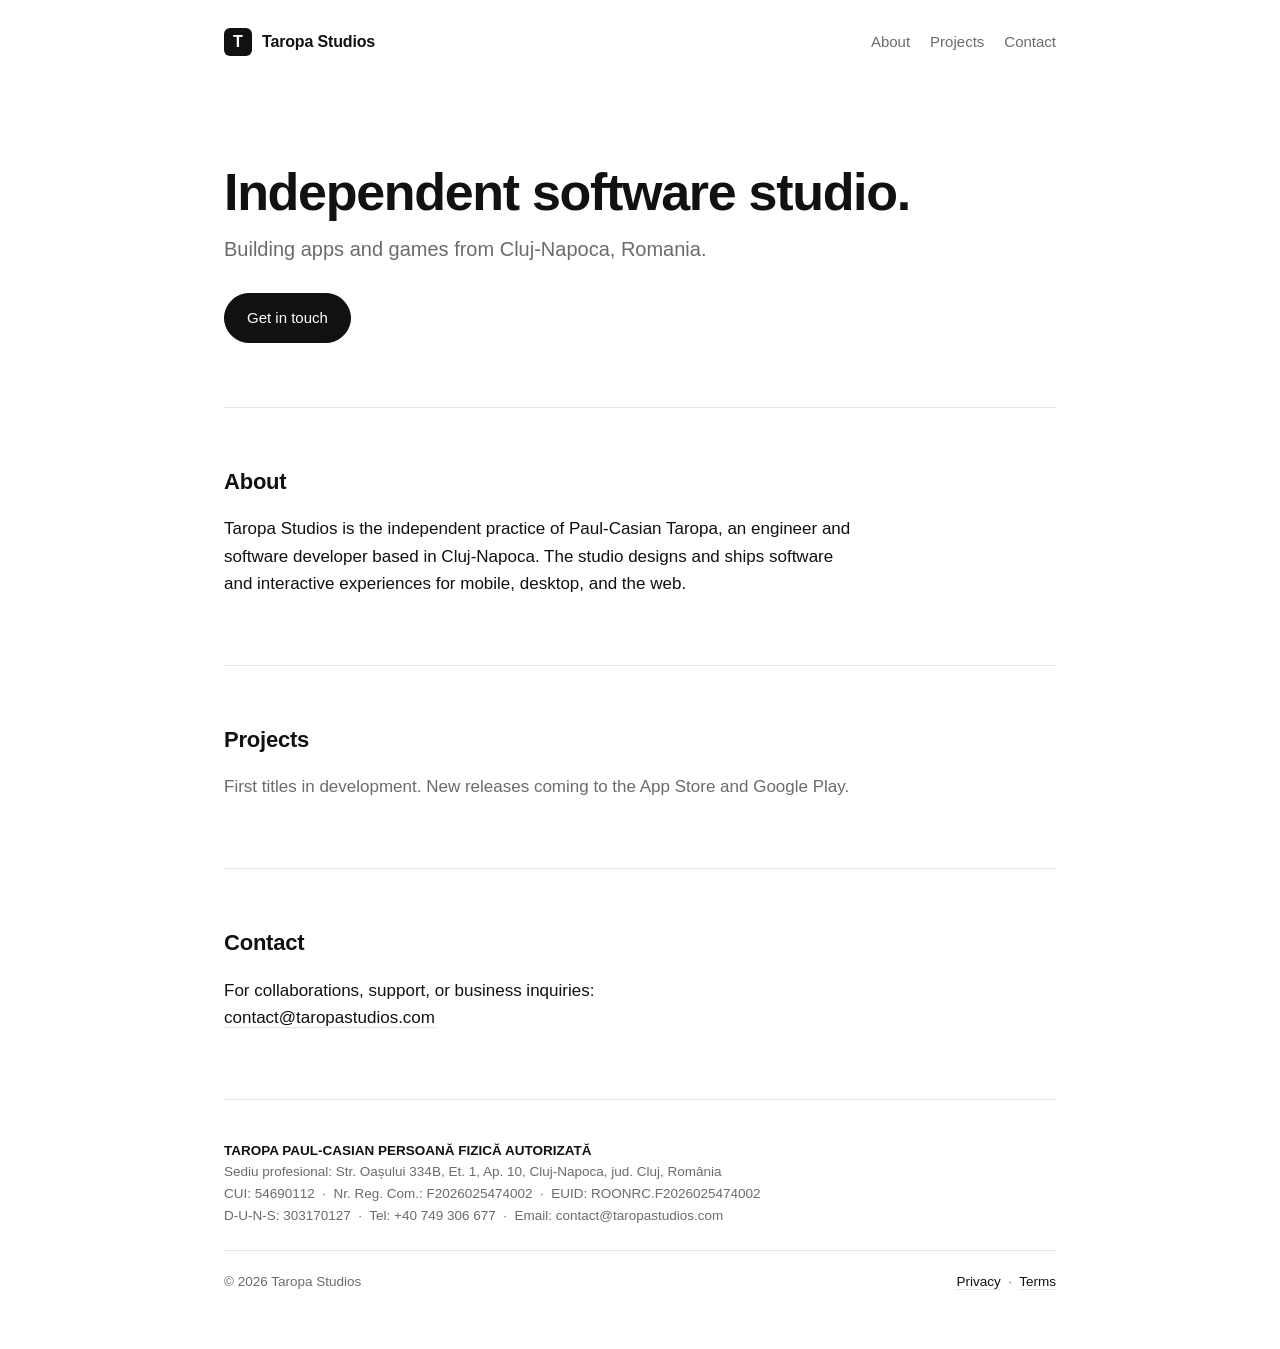
==== index.html @ 23fa7c72 "Add files via upload Initial site" ====
<!doctype html>
<html lang="en">
<head>
  <meta charset="utf-8" />
  <meta name="viewport" content="width=device-width,initial-scale=1" />
  <title>Taropa Studios — Independent software studio</title>
  <meta name="description" content="Independent software studio building apps and games. Based in Cluj-Napoca, Romania." />
  <link rel="canonical" href="https://taropastudios.com/" />
  <link rel="icon" href="data:image/svg+xml,%3Csvg xmlns='http://www.w3.org/2000/svg' viewBox='0 0 64 64'%3E%3Crect width='64' height='64' rx='12' fill='%23111'/%3E%3Ctext x='50%25' y='54%25' text-anchor='middle' font-family='system-ui,sans-serif' font-size='34' font-weight='700' fill='%23fff'%3ET%3C/text%3E%3C/svg%3E" />
  <link rel="stylesheet" href="styles.css" />
</head>
<body>
  <header class="site-header">
    <a class="brand" href="/">
      <span class="brand-mark">T</span>
      <span class="brand-name">Taropa Studios</span>
    </a>
    <nav class="site-nav">
      <a href="#about">About</a>
      <a href="#projects">Projects</a>
      <a href="#contact">Contact</a>
    </nav>
  </header>

  <main>
    <section class="hero">
      <h1>Independent software studio.</h1>
      <p class="lede">Building apps and games from Cluj-Napoca, Romania.</p>
      <a class="cta" href="#contact">Get in touch</a>
    </section>

    <section id="about" class="section">
      <h2>About</h2>
      <p>
        Taropa Studios is the independent practice of Paul-Casian Taropa, an engineer and
        software developer based in Cluj-Napoca. The studio designs and ships software
        and interactive experiences for mobile, desktop, and the web.
      </p>
    </section>

    <section id="projects" class="section">
      <h2>Projects</h2>
      <p class="muted">First titles in development. New releases coming to the App Store and Google Play.</p>
    </section>

    <section id="contact" class="section">
      <h2>Contact</h2>
      <p>
        For collaborations, support, or business inquiries:<br />
        <a href="mailto:contact@taropastudios.com">contact@taropastudios.com</a>
      </p>
    </section>
  </main>

  <footer class="site-footer">
    <div class="legal">
      <strong>TAROPA PAUL-CASIAN PERSOANĂ FIZICĂ AUTORIZATĂ</strong><br />
      Sediu profesional: Str. Oașului 334B, Et. 1, Ap. 10, Cluj-Napoca, jud. Cluj, România<br />
      CUI: 54690112 &nbsp;·&nbsp; Nr. Reg. Com.: F2026025474002 &nbsp;·&nbsp; EUID: ROONRC.F2026025474002<br />
      D-U-N-S: 303170127 &nbsp;·&nbsp; Tel: +40 749 306 677 &nbsp;·&nbsp; Email: contact@taropastudios.com
    </div>
    <div class="meta">
      <span>&copy; <span id="year">2026</span> Taropa Studios</span>
      <span><a href="privacy.html">Privacy</a> &nbsp;·&nbsp; <a href="terms.html">Terms</a></span>
    </div>
  </footer>

  <script>document.getElementById('year').textContent = new Date().getFullYear();</script>
</body>
</html>
---- styles.css ----
:root {
  --bg: #ffffff;
  --fg: #111111;
  --muted: #6b6b6b;
  --line: #e5e5e5;
  --accent: #111111;
  --max: 880px;
}

* { box-sizing: border-box; }

html, body {
  margin: 0;
  padding: 0;
  background: var(--bg);
  color: var(--fg);
  font-family: -apple-system, BlinkMacSystemFont, "Segoe UI", Inter, Roboto, sans-serif;
  font-size: 17px;
  line-height: 1.6;
  -webkit-font-smoothing: antialiased;
}

a {
  color: var(--fg);
  text-decoration: none;
  border-bottom: 1px solid var(--line);
  transition: border-color 120ms ease;
}
a:hover { border-color: var(--fg); }

main, .site-header, .site-footer {
  max-width: var(--max);
  margin: 0 auto;
  padding: 0 24px;
}

.site-header {
  display: flex;
  align-items: center;
  justify-content: space-between;
  padding-top: 28px;
  padding-bottom: 28px;
}

.brand {
  display: inline-flex;
  align-items: center;
  gap: 10px;
  border: none;
  font-weight: 600;
}
.brand-mark {
  display: inline-grid;
  place-items: center;
  width: 28px;
  height: 28px;
  background: var(--fg);
  color: var(--bg);
  border-radius: 6px;
  font-weight: 700;
  font-size: 16px;
}
.brand-name { font-size: 16px; letter-spacing: -0.01em; }

.site-nav { display: flex; gap: 20px; }
.site-nav a { font-size: 15px; color: var(--muted); border: none; }
.site-nav a:hover { color: var(--fg); }

.hero {
  padding: 80px 0 64px;
  border-bottom: 1px solid var(--line);
}
.hero h1 {
  margin: 0 0 12px;
  font-size: clamp(34px, 5vw, 52px);
  letter-spacing: -0.025em;
  line-height: 1.1;
  font-weight: 700;
}
.hero .lede {
  margin: 0 0 28px;
  font-size: clamp(17px, 2vw, 20px);
  color: var(--muted);
  max-width: 540px;
}
.cta {
  display: inline-block;
  padding: 12px 22px;
  background: var(--fg);
  color: var(--bg);
  border: 1px solid var(--fg);
  border-radius: 999px;
  font-size: 15px;
  font-weight: 500;
}
.cta:hover { background: transparent; color: var(--fg); }

.section {
  padding: 56px 0;
  border-bottom: 1px solid var(--line);
}
.section h2 {
  margin: 0 0 16px;
  font-size: 22px;
  letter-spacing: -0.01em;
  font-weight: 600;
}
.section p { margin: 0 0 12px; max-width: 640px; }
.muted { color: var(--muted); }

.site-footer {
  padding-top: 40px;
  padding-bottom: 56px;
  color: var(--muted);
  font-size: 13.5px;
  line-height: 1.6;
}
.legal {
  padding-bottom: 24px;
  border-bottom: 1px solid var(--line);
  margin-bottom: 20px;
}
.legal strong { color: var(--fg); }
.meta {
  display: flex;
  justify-content: space-between;
  gap: 12px;
  flex-wrap: wrap;
}

@media (max-width: 540px) {
  .site-header { flex-direction: column; align-items: flex-start; gap: 12px; }
  .hero { padding: 56px 0 48px; }
}

.legal-page main { max-width: 720px; }
.legal-page h1 {
  font-size: 30px;
  letter-spacing: -0.02em;
  margin: 40px 0 8px;
}
.legal-page .updated { color: var(--muted); font-size: 14px; margin: 0 0 32px; }
.legal-page h2 { font-size: 19px; margin: 32px 0 10px; }
.legal-page p, .legal-page li { font-size: 16px; }
.legal-page ul { padding-left: 22px; }
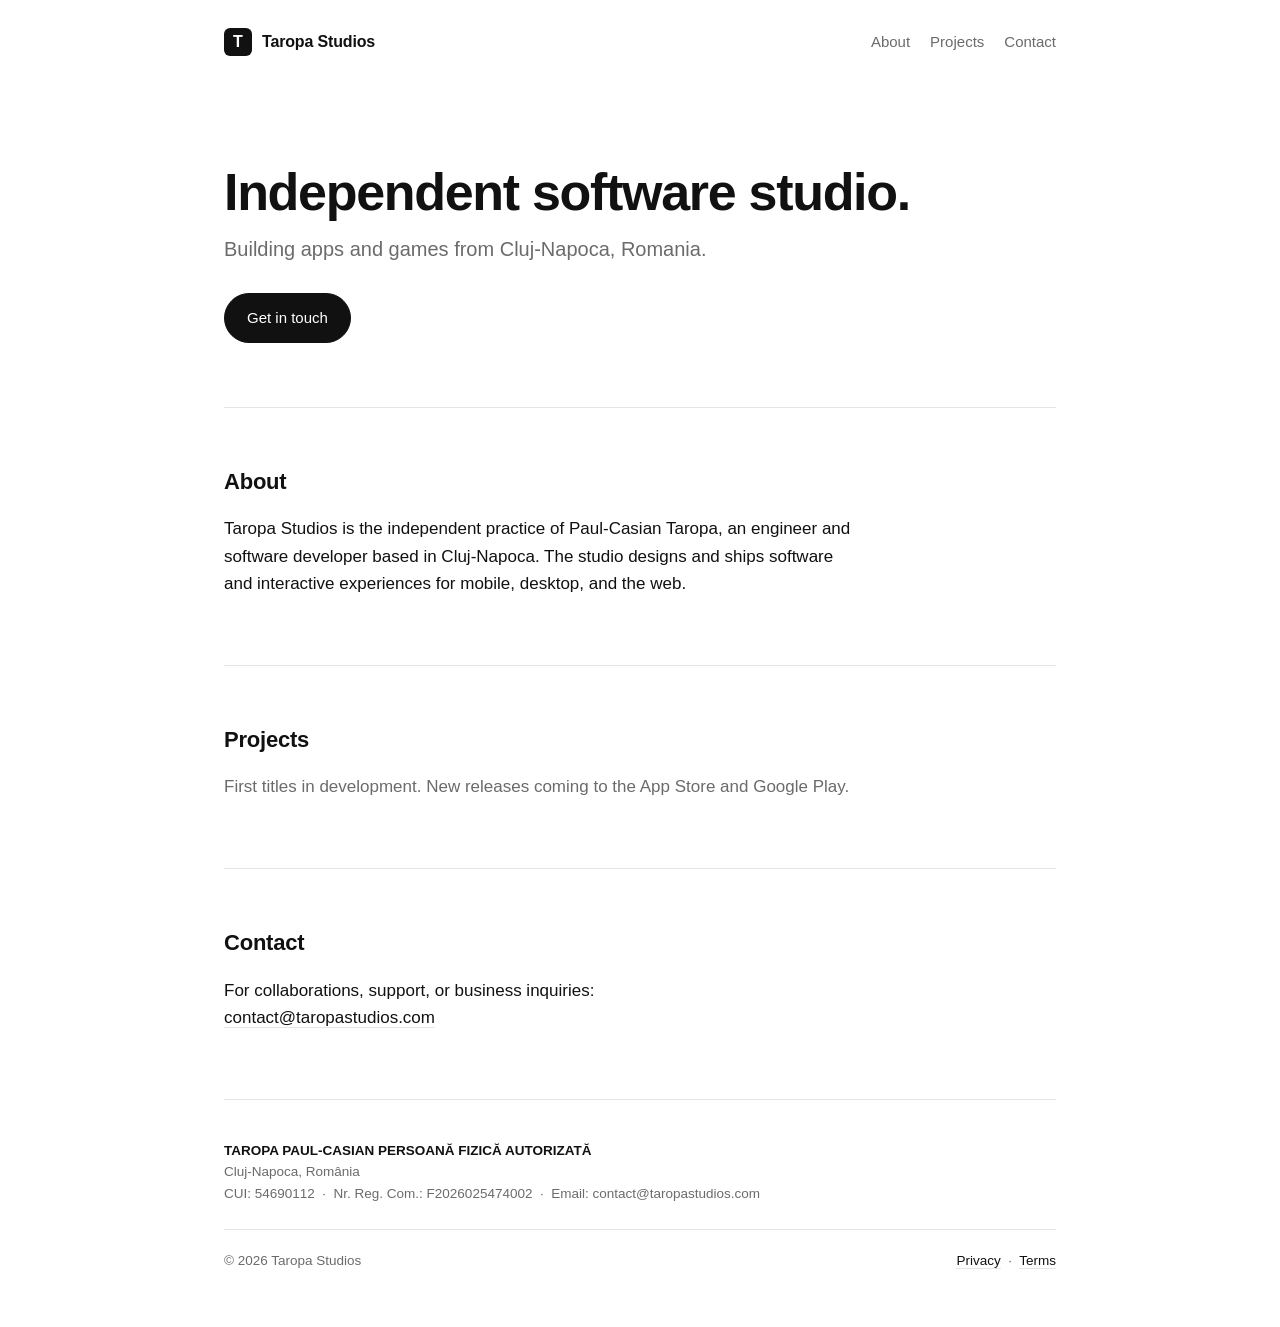
==== commit 936422ef: "Trim public footer to legally required fields" ====
--- a/index.html
+++ b/index.html
@@ -55,9 +55,8 @@
   <footer class="site-footer">
     <div class="legal">
       <strong>TAROPA PAUL-CASIAN PERSOANĂ FIZICĂ AUTORIZATĂ</strong><br />
-      Sediu profesional: Str. Oașului 334B, Et. 1, Ap. 10, Cluj-Napoca, jud. Cluj, România<br />
-      CUI: 54690112 &nbsp;·&nbsp; Nr. Reg. Com.: F2026025474002 &nbsp;·&nbsp; EUID: ROONRC.F2026025474002<br />
-      D-U-N-S: 303170127 &nbsp;·&nbsp; Tel: +40 749 306 677 &nbsp;·&nbsp; Email: contact@taropastudios.com
+      Cluj-Napoca, România<br />
+      CUI: 54690112 &nbsp;·&nbsp; Nr. Reg. Com.: F2026025474002 &nbsp;·&nbsp; Email: contact@taropastudios.com
     </div>
     <div class="meta">
       <span>&copy; <span id="year">2026</span> Taropa Studios</span>
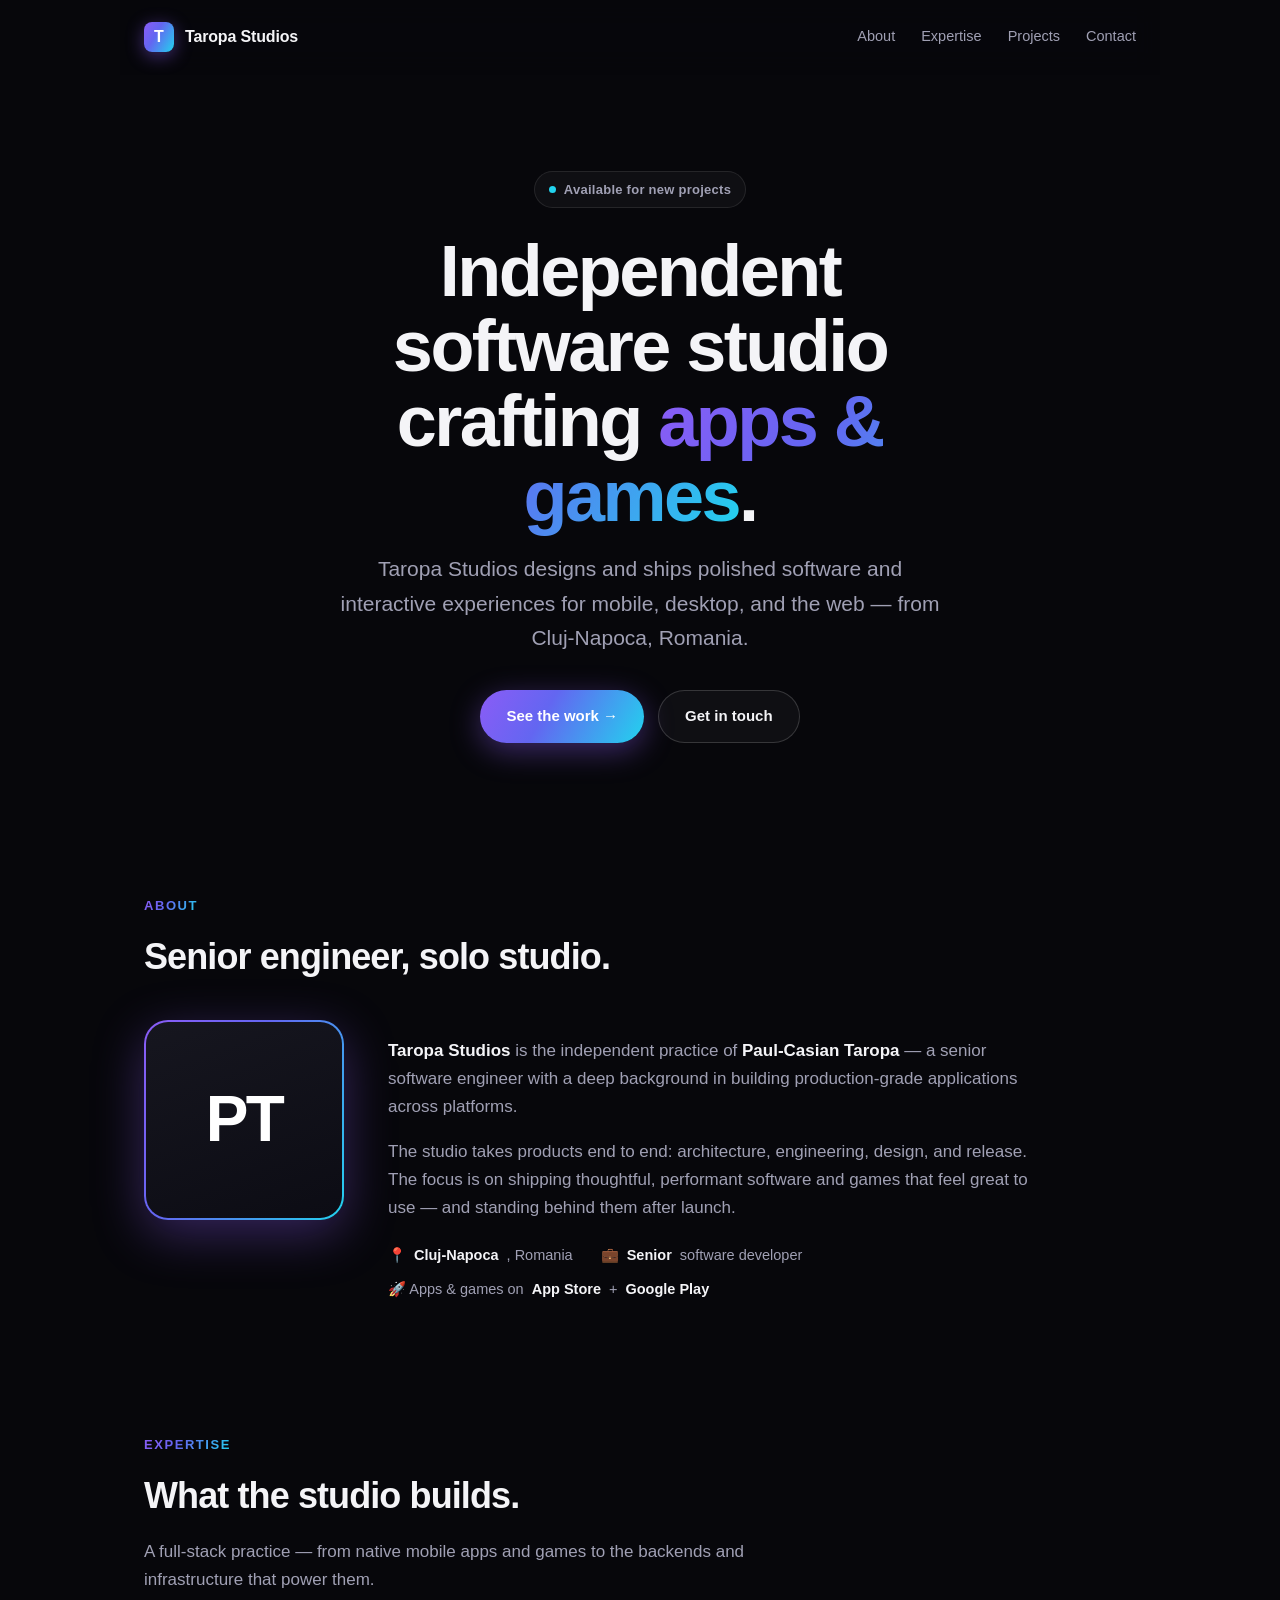
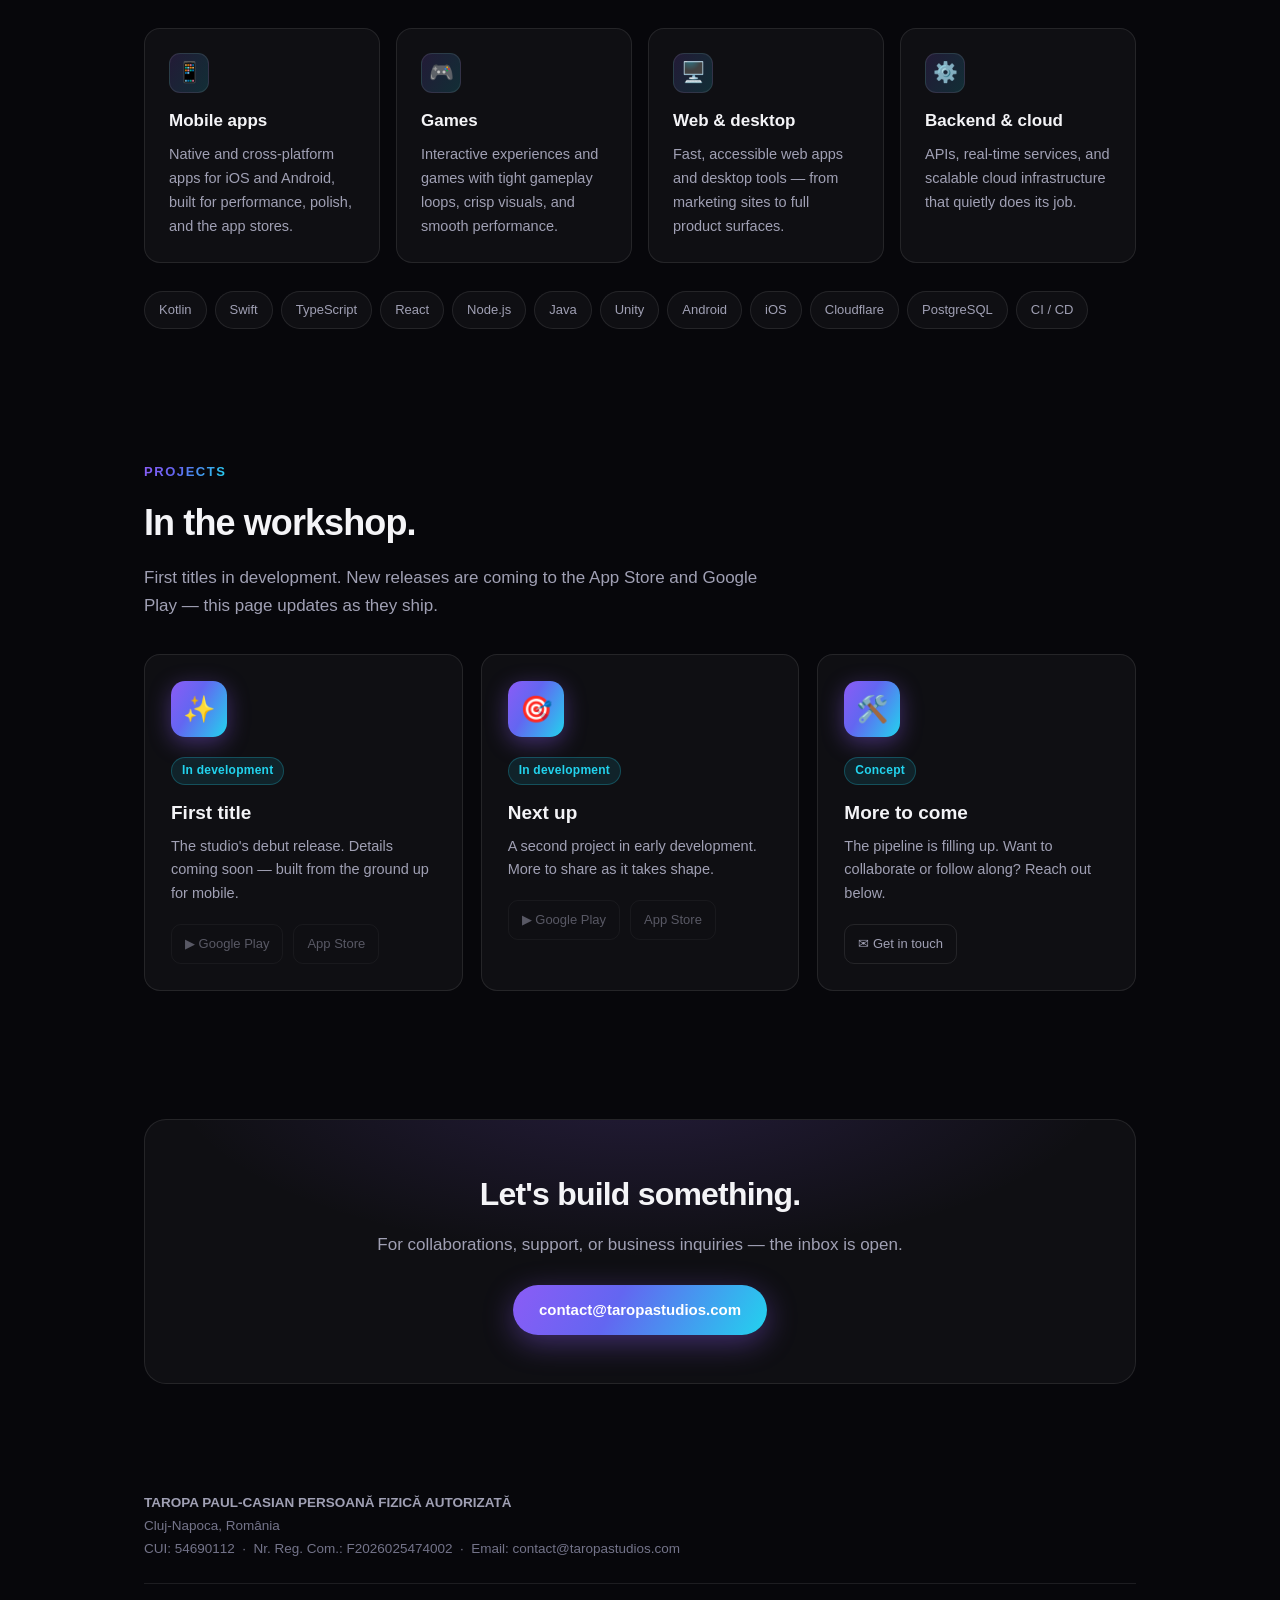
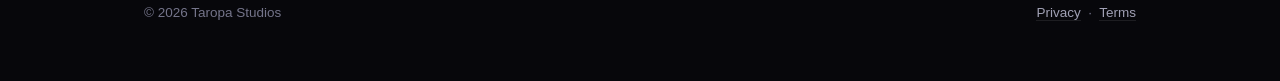
==== commit 819f9718: "Enhanced version" ====
--- a/index.html
+++ b/index.html
@@ -4,9 +4,14 @@
   <meta charset="utf-8" />
   <meta name="viewport" content="width=device-width,initial-scale=1" />
   <title>Taropa Studios — Independent software studio</title>
-  <meta name="description" content="Independent software studio building apps and games. Based in Cluj-Napoca, Romania." />
+  <meta name="description" content="Independent software studio building apps and games for mobile, desktop, and the web. Founded by Paul-Casian Taropa in Cluj-Napoca, Romania." />
   <link rel="canonical" href="https://taropastudios.com/" />
-  <link rel="icon" href="data:image/svg+xml,%3Csvg xmlns='http://www.w3.org/2000/svg' viewBox='0 0 64 64'%3E%3Crect width='64' height='64' rx='12' fill='%23111'/%3E%3Ctext x='50%25' y='54%25' text-anchor='middle' font-family='system-ui,sans-serif' font-size='34' font-weight='700' fill='%23fff'%3ET%3C/text%3E%3C/svg%3E" />
+  <meta property="og:type" content="website" />
+  <meta property="og:title" content="Taropa Studios — Independent software studio" />
+  <meta property="og:description" content="Building apps and games for mobile, desktop, and the web. Cluj-Napoca, Romania." />
+  <meta property="og:url" content="https://taropastudios.com/" />
+  <meta name="theme-color" content="#07070b" />
+  <link rel="icon" href="data:image/svg+xml,%3Csvg xmlns='http://www.w3.org/2000/svg' viewBox='0 0 64 64'%3E%3Cdefs%3E%3ClinearGradient id='g' x1='0' y1='0' x2='1' y2='1'%3E%3Cstop offset='0' stop-color='%238b5cf6'/%3E%3Cstop offset='1' stop-color='%2322d3ee'/%3E%3C/linearGradient%3E%3C/defs%3E%3Crect width='64' height='64' rx='14' fill='url(%23g)'/%3E%3Ctext x='50%25' y='54%25' text-anchor='middle' font-family='system-ui,sans-serif' font-size='34' font-weight='800' fill='%23fff'%3ET%3C/text%3E%3C/svg%3E" />
   <link rel="stylesheet" href="styles.css" />
 </head>
 <body>
@@ -17,38 +22,145 @@
     </a>
     <nav class="site-nav">
       <a href="#about">About</a>
+      <a href="#skills">Expertise</a>
       <a href="#projects">Projects</a>
-      <a href="#contact">Contact</a>
+      <a class="nav-cta" href="#contact">Contact</a>
     </nav>
   </header>
 
   <main>
-    <section class="hero">
-      <h1>Independent software studio.</h1>
-      <p class="lede">Building apps and games from Cluj-Napoca, Romania.</p>
-      <a class="cta" href="#contact">Get in touch</a>
+    <section class="hero reveal">
+      <span class="eyebrow"><span class="dot"></span> Available for new projects</span>
+      <h1>Independent software studio crafting <span class="grad">apps &amp; games</span>.</h1>
+      <p class="lede">
+        Taropa Studios designs and ships polished software and interactive
+        experiences for mobile, desktop, and the web — from Cluj-Napoca, Romania.
+      </p>
+      <div class="hero-actions">
+        <a class="cta" href="#projects">See the work →</a>
+        <a class="cta-ghost" href="#contact">Get in touch</a>
+      </div>
     </section>
 
-    <section id="about" class="section">
-      <h2>About</h2>
-      <p>
-        Taropa Studios is the independent practice of Paul-Casian Taropa, an engineer and
-        software developer based in Cluj-Napoca. The studio designs and ships software
-        and interactive experiences for mobile, desktop, and the web.
-      </p>
+    <section id="about" class="section reveal">
+      <div class="section-head">
+        <span class="kicker">About</span>
+        <h2>Senior engineer, solo studio.</h2>
+      </div>
+      <div class="about-grid">
+        <div class="avatar-wrap">
+          <!-- Swap in a real photo: <img class="avatar" src="paul.jpg" alt="Paul-Casian Taropa" /> -->
+          <div class="avatar-fallback">PT</div>
+        </div>
+        <div class="about-body">
+          <p>
+            <strong>Taropa Studios</strong> is the independent practice of
+            <strong>Paul-Casian Taropa</strong> — a senior software engineer with a
+            deep background in building production-grade applications across platforms.
+          </p>
+          <p>
+            The studio takes products end to end: architecture, engineering, design,
+            and release. The focus is on shipping thoughtful, performant software and
+            games that feel great to use — and standing behind them after launch.
+          </p>
+          <div class="about-meta">
+            <span>📍 <b>Cluj-Napoca</b>, Romania</span>
+            <span>💼 <b>Senior</b> software developer</span>
+            <span>🚀 Apps &amp; games on <b>App Store</b> + <b>Google Play</b></span>
+          </div>
+        </div>
+      </div>
     </section>
 
-    <section id="projects" class="section">
-      <h2>Projects</h2>
-      <p class="muted">First titles in development. New releases coming to the App Store and Google Play.</p>
+    <section id="skills" class="section reveal">
+      <div class="section-head">
+        <span class="kicker">Expertise</span>
+        <h2>What the studio builds.</h2>
+        <p class="sub">A full-stack practice — from native mobile apps and games to the backends and infrastructure that power them.</p>
+      </div>
+      <div class="skill-grid">
+        <div class="skill-card">
+          <div class="icon">📱</div>
+          <h3>Mobile apps</h3>
+          <p>Native and cross-platform apps for iOS and Android, built for performance, polish, and the app stores.</p>
+        </div>
+        <div class="skill-card">
+          <div class="icon">🎮</div>
+          <h3>Games</h3>
+          <p>Interactive experiences and games with tight gameplay loops, crisp visuals, and smooth performance.</p>
+        </div>
+        <div class="skill-card">
+          <div class="icon">🖥️</div>
+          <h3>Web &amp; desktop</h3>
+          <p>Fast, accessible web apps and desktop tools — from marketing sites to full product surfaces.</p>
+        </div>
+        <div class="skill-card">
+          <div class="icon">⚙️</div>
+          <h3>Backend &amp; cloud</h3>
+          <p>APIs, real-time services, and scalable cloud infrastructure that quietly does its job.</p>
+        </div>
+      </div>
+      <div class="tags">
+        <span class="tag">Kotlin</span>
+        <span class="tag">Swift</span>
+        <span class="tag">TypeScript</span>
+        <span class="tag">React</span>
+        <span class="tag">Node.js</span>
+        <span class="tag">Java</span>
+        <span class="tag">Unity</span>
+        <span class="tag">Android</span>
+        <span class="tag">iOS</span>
+        <span class="tag">Cloudflare</span>
+        <span class="tag">PostgreSQL</span>
+        <span class="tag">CI / CD</span>
+      </div>
     </section>
 
-    <section id="contact" class="section">
-      <h2>Contact</h2>
-      <p>
-        For collaborations, support, or business inquiries:<br />
-        <a href="mailto:contact@taropastudios.com">contact@taropastudios.com</a>
-      </p>
+    <section id="projects" class="section reveal">
+      <div class="section-head">
+        <span class="kicker">Projects</span>
+        <h2>In the workshop.</h2>
+        <p class="sub">First titles in development. New releases are coming to the App Store and Google Play — this page updates as they ship.</p>
+      </div>
+      <div class="project-grid">
+        <div class="project-card">
+          <div class="app-icon">✨</div>
+          <span class="status">In development</span>
+          <h3>First title</h3>
+          <p>The studio's debut release. Details coming soon — built from the ground up for mobile.</p>
+          <div class="store-badges">
+            <span class="store-badge disabled">▶ Google Play</span>
+            <span class="store-badge disabled"> App Store</span>
+          </div>
+        </div>
+        <div class="project-card">
+          <div class="app-icon">🎯</div>
+          <span class="status">In development</span>
+          <h3>Next up</h3>
+          <p>A second project in early development. More to share as it takes shape.</p>
+          <div class="store-badges">
+            <span class="store-badge disabled">▶ Google Play</span>
+            <span class="store-badge disabled"> App Store</span>
+          </div>
+        </div>
+        <div class="project-card">
+          <div class="app-icon">🛠️</div>
+          <span class="status">Concept</span>
+          <h3>More to come</h3>
+          <p>The pipeline is filling up. Want to collaborate or follow along? Reach out below.</p>
+          <div class="store-badges">
+            <a class="store-badge" href="#contact">✉ Get in touch</a>
+          </div>
+        </div>
+      </div>
+    </section>
+
+    <section id="contact" class="section reveal">
+      <div class="contact-card">
+        <h2>Let's build something.</h2>
+        <p>For collaborations, support, or business inquiries — the inbox is open.</p>
+        <a class="cta" href="mailto:contact@taropastudios.com">contact@taropastudios.com</a>
+      </div>
     </section>
   </main>
 
@@ -64,6 +176,16 @@
     </div>
   </footer>
 
-  <script>document.getElementById('year').textContent = new Date().getFullYear();</script>
+  <script>
+    document.getElementById('year').textContent = new Date().getFullYear();
+
+    // Subtle scroll-reveal
+    const io = new IntersectionObserver((entries) => {
+      for (const e of entries) {
+        if (e.isIntersecting) { e.target.classList.add('in'); io.unobserve(e.target); }
+      }
+    }, { threshold: 0.12 });
+    document.querySelectorAll('.reveal').forEach((el) => io.observe(el));
+  </script>
 </body>
 </html>
--- a/styles.css
+++ b/styles.css
@@ -1,13 +1,24 @@
 :root {
-  --bg: #ffffff;
-  --fg: #111111;
-  --muted: #6b6b6b;
-  --line: #e5e5e5;
-  --accent: #111111;
-  --max: 880px;
+  --bg: #07070b;
+  --bg-elev: #0c0c14;
+  --surface: rgba(255, 255, 255, 0.035);
+  --surface-2: rgba(255, 255, 255, 0.06);
+  --border: rgba(255, 255, 255, 0.09);
+  --border-strong: rgba(255, 255, 255, 0.16);
+  --fg: #f4f4f7;
+  --muted: #a0a0b4;
+  --muted-2: #74748a;
+  --violet: #8b5cf6;
+  --teal: #22d3ee;
+  --grad: linear-gradient(120deg, #8b5cf6 0%, #6366f1 40%, #22d3ee 100%);
+  --grad-soft: linear-gradient(120deg, rgba(139, 92, 246, 0.16), rgba(34, 211, 238, 0.16));
+  --max: 1040px;
+  --radius: 16px;
 }
 
 * { box-sizing: border-box; }
+
+html { scroll-behavior: smooth; }
 
 html, body {
   margin: 0;
@@ -16,17 +27,31 @@
   color: var(--fg);
   font-family: -apple-system, BlinkMacSystemFont, "Segoe UI", Inter, Roboto, sans-serif;
   font-size: 17px;
-  line-height: 1.6;
+  line-height: 1.65;
   -webkit-font-smoothing: antialiased;
+  text-rendering: optimizeLegibility;
+}
+
+/* Ambient background glows */
+body::before {
+  content: "";
+  position: fixed;
+  inset: 0;
+  z-index: -1;
+  background:
+    radial-gradient(60% 50% at 15% -5%, rgba(139, 92, 246, 0.18), transparent 60%),
+    radial-gradient(55% 45% at 95% 5%, rgba(34, 211, 238, 0.14), transparent 55%),
+    radial-gradient(50% 50% at 50% 110%, rgba(99, 102, 241, 0.10), transparent 60%);
+  pointer-events: none;
 }
 
 a {
   color: var(--fg);
   text-decoration: none;
-  border-bottom: 1px solid var(--line);
-  transition: border-color 120ms ease;
-}
-a:hover { border-color: var(--fg); }
+  transition: color 140ms ease, border-color 140ms ease, opacity 140ms ease;
+}
+
+::selection { background: rgba(139, 92, 246, 0.35); }
 
 main, .site-header, .site-footer {
   max-width: var(--max);
@@ -34,112 +59,386 @@
   padding: 0 24px;
 }
 
+/* ---------- Header ---------- */
 .site-header {
   display: flex;
   align-items: center;
   justify-content: space-between;
-  padding-top: 28px;
-  padding-bottom: 28px;
+  padding-top: 22px;
+  padding-bottom: 22px;
+  position: sticky;
+  top: 0;
+  z-index: 50;
+  background: rgba(7, 7, 11, 0.6);
+  backdrop-filter: saturate(160%) blur(14px);
+  -webkit-backdrop-filter: saturate(160%) blur(14px);
+  border-bottom: 1px solid transparent;
+}
+.site-header::after {
+  content: "";
+  position: absolute;
+  left: 0; right: 0; bottom: 0;
+  height: 1px;
+  background: var(--border);
+  opacity: 0;
+  transition: opacity 200ms ease;
 }
 
 .brand {
   display: inline-flex;
   align-items: center;
-  gap: 10px;
-  border: none;
+  gap: 11px;
   font-weight: 600;
 }
 .brand-mark {
   display: inline-grid;
   place-items: center;
-  width: 28px;
-  height: 28px;
-  background: var(--fg);
-  color: var(--bg);
-  border-radius: 6px;
-  font-weight: 700;
+  width: 30px;
+  height: 30px;
+  background: var(--grad);
+  color: #fff;
+  border-radius: 8px;
+  font-weight: 800;
   font-size: 16px;
+  box-shadow: 0 4px 18px rgba(139, 92, 246, 0.45);
 }
 .brand-name { font-size: 16px; letter-spacing: -0.01em; }
 
-.site-nav { display: flex; gap: 20px; }
-.site-nav a { font-size: 15px; color: var(--muted); border: none; }
+.site-nav { display: flex; gap: 26px; align-items: center; }
+.site-nav a { font-size: 14.5px; color: var(--muted); font-weight: 500; }
 .site-nav a:hover { color: var(--fg); }
 
+/* ---------- Hero ---------- */
 .hero {
-  padding: 80px 0 64px;
-  border-bottom: 1px solid var(--line);
+  padding: 96px 0 84px;
+  text-align: center;
+}
+.eyebrow {
+  display: inline-flex;
+  align-items: center;
+  gap: 8px;
+  font-size: 13px;
+  font-weight: 600;
+  letter-spacing: 0.02em;
+  color: var(--muted);
+  padding: 7px 14px;
+  border: 1px solid var(--border);
+  border-radius: 999px;
+  background: var(--surface);
+  margin-bottom: 26px;
+}
+.eyebrow .dot {
+  width: 7px; height: 7px; border-radius: 50%;
+  background: #22d3ee;
+  box-shadow: 0 0 0 0 rgba(34, 211, 238, 0.6);
+  animation: pulse 2.4s infinite;
+}
+@keyframes pulse {
+  0% { box-shadow: 0 0 0 0 rgba(34, 211, 238, 0.55); }
+  70% { box-shadow: 0 0 0 8px rgba(34, 211, 238, 0); }
+  100% { box-shadow: 0 0 0 0 rgba(34, 211, 238, 0); }
 }
 .hero h1 {
-  margin: 0 0 12px;
-  font-size: clamp(34px, 5vw, 52px);
-  letter-spacing: -0.025em;
-  line-height: 1.1;
-  font-weight: 700;
+  margin: 0 auto 18px;
+  max-width: 16ch;
+  font-size: clamp(38px, 6.5vw, 72px);
+  letter-spacing: -0.035em;
+  line-height: 1.04;
+  font-weight: 800;
+}
+.hero h1 .grad {
+  background: var(--grad);
+  -webkit-background-clip: text;
+  background-clip: text;
+  color: transparent;
 }
 .hero .lede {
-  margin: 0 0 28px;
-  font-size: clamp(17px, 2vw, 20px);
+  margin: 0 auto 34px;
+  font-size: clamp(17px, 2.2vw, 21px);
   color: var(--muted);
-  max-width: 540px;
-}
+  max-width: 620px;
+}
+.hero-actions { display: inline-flex; gap: 14px; flex-wrap: wrap; justify-content: center; }
+
 .cta {
-  display: inline-block;
-  padding: 12px 22px;
-  background: var(--fg);
-  color: var(--bg);
-  border: 1px solid var(--fg);
+  display: inline-flex;
+  align-items: center;
+  gap: 8px;
+  padding: 13px 26px;
+  background: var(--grad);
+  color: #fff;
   border-radius: 999px;
   font-size: 15px;
+  font-weight: 600;
+  box-shadow: 0 8px 30px rgba(139, 92, 246, 0.4);
+}
+.cta:hover { transform: translateY(-2px); box-shadow: 0 12px 38px rgba(139, 92, 246, 0.5); }
+.cta, .cta-ghost { transition: transform 160ms ease, box-shadow 160ms ease, border-color 160ms ease, background 160ms ease; }
+.cta-ghost {
+  display: inline-flex;
+  align-items: center;
+  gap: 8px;
+  padding: 13px 26px;
+  border-radius: 999px;
+  font-size: 15px;
+  font-weight: 600;
+  color: var(--fg);
+  border: 1px solid var(--border-strong);
+  background: var(--surface);
+}
+.cta-ghost:hover { border-color: var(--fg); background: var(--surface-2); }
+
+/* ---------- Sections ---------- */
+.section { padding: 64px 0; }
+.section-head { margin-bottom: 34px; }
+.section-head .kicker {
+  font-size: 13px;
+  font-weight: 700;
+  letter-spacing: 0.12em;
+  text-transform: uppercase;
+  background: var(--grad);
+  -webkit-background-clip: text;
+  background-clip: text;
+  color: transparent;
+}
+.section h2 {
+  margin: 8px 0 0;
+  font-size: clamp(26px, 3.6vw, 36px);
+  letter-spacing: -0.025em;
+  font-weight: 700;
+}
+.section .sub { color: var(--muted); max-width: 620px; margin: 12px 0 0; }
+.muted { color: var(--muted); }
+
+/* ---------- About ---------- */
+.about-grid {
+  display: grid;
+  grid-template-columns: 200px 1fr;
+  gap: 44px;
+  align-items: start;
+}
+.avatar-wrap {
+  position: relative;
+  width: 200px;
+  height: 200px;
+  border-radius: 24px;
+  padding: 2px;
+  background: var(--grad);
+  box-shadow: 0 14px 50px rgba(139, 92, 246, 0.35);
+}
+.avatar {
+  width: 100%;
+  height: 100%;
+  border-radius: 22px;
+  object-fit: cover;
+  display: block;
+  background: var(--bg-elev);
+}
+.avatar-fallback {
+  width: 100%;
+  height: 100%;
+  border-radius: 22px;
+  display: grid;
+  place-items: center;
+  font-size: 64px;
+  font-weight: 800;
+  letter-spacing: -0.04em;
+  color: #fff;
+  background: linear-gradient(160deg, #16161f, #0c0c14);
+}
+.about-body p { color: var(--muted); max-width: 640px; }
+.about-body p strong { color: var(--fg); }
+.about-meta {
+  display: flex;
+  flex-wrap: wrap;
+  gap: 10px 28px;
+  margin-top: 22px;
+  font-size: 14.5px;
+  color: var(--muted);
+}
+.about-meta span { display: inline-flex; align-items: center; gap: 8px; }
+.about-meta b { color: var(--fg); font-weight: 600; }
+
+/* ---------- Skills ---------- */
+.skill-grid {
+  display: grid;
+  grid-template-columns: repeat(auto-fit, minmax(230px, 1fr));
+  gap: 16px;
+}
+.skill-card {
+  border: 1px solid var(--border);
+  background: var(--surface);
+  border-radius: var(--radius);
+  padding: 24px;
+  transition: border-color 200ms ease, transform 200ms ease, background 200ms ease;
+}
+.skill-card:hover { border-color: var(--border-strong); transform: translateY(-3px); background: var(--surface-2); }
+.skill-card .icon {
+  width: 40px; height: 40px;
+  display: grid; place-items: center;
+  border-radius: 11px;
+  background: var(--grad-soft);
+  border: 1px solid var(--border);
+  margin-bottom: 14px;
+  font-size: 20px;
+}
+.skill-card h3 { margin: 0 0 8px; font-size: 17px; font-weight: 600; }
+.skill-card p { margin: 0; font-size: 14.5px; color: var(--muted); }
+.tags { display: flex; flex-wrap: wrap; gap: 8px; margin-top: 28px; }
+.tag {
+  font-size: 13px;
   font-weight: 500;
-}
-.cta:hover { background: transparent; color: var(--fg); }
-
-.section {
-  padding: 56px 0;
-  border-bottom: 1px solid var(--line);
-}
-.section h2 {
-  margin: 0 0 16px;
-  font-size: 22px;
-  letter-spacing: -0.01em;
+  color: var(--muted);
+  padding: 7px 14px;
+  border-radius: 999px;
+  border: 1px solid var(--border);
+  background: var(--surface);
+  transition: color 160ms ease, border-color 160ms ease;
+}
+.tag:hover { color: var(--fg); border-color: var(--border-strong); }
+
+/* ---------- Projects ---------- */
+.project-grid {
+  display: grid;
+  grid-template-columns: repeat(auto-fit, minmax(280px, 1fr));
+  gap: 18px;
+}
+.project-card {
+  position: relative;
+  border: 1px solid var(--border);
+  background: var(--surface);
+  border-radius: var(--radius);
+  padding: 26px;
+  overflow: hidden;
+  transition: border-color 220ms ease, transform 220ms ease;
+}
+.project-card::before {
+  content: "";
+  position: absolute;
+  inset: 0;
+  background: radial-gradient(120% 90% at 50% 0%, rgba(139, 92, 246, 0.14), transparent 60%);
+  opacity: 0;
+  transition: opacity 260ms ease;
+  pointer-events: none;
+}
+.project-card:hover { transform: translateY(-4px); border-color: var(--border-strong); }
+.project-card:hover::before { opacity: 1; }
+.project-card .app-icon {
+  width: 56px; height: 56px;
+  border-radius: 14px;
+  display: grid; place-items: center;
+  font-size: 26px;
+  background: var(--grad);
+  box-shadow: 0 6px 22px rgba(139, 92, 246, 0.4);
+  margin-bottom: 18px;
+}
+.project-card h3 { margin: 0 0 6px; font-size: 19px; font-weight: 600; }
+.project-card .status {
+  display: inline-block;
+  font-size: 12px;
   font-weight: 600;
-}
-.section p { margin: 0 0 12px; max-width: 640px; }
-.muted { color: var(--muted); }
-
+  letter-spacing: 0.02em;
+  color: var(--teal);
+  background: rgba(34, 211, 238, 0.1);
+  border: 1px solid rgba(34, 211, 238, 0.25);
+  padding: 3px 10px;
+  border-radius: 999px;
+  margin-bottom: 12px;
+}
+.project-card p { margin: 0 0 18px; font-size: 14.5px; color: var(--muted); }
+.store-badges { display: flex; gap: 10px; flex-wrap: wrap; }
+.store-badge {
+  display: inline-flex;
+  align-items: center;
+  gap: 7px;
+  font-size: 13px;
+  font-weight: 500;
+  color: var(--muted);
+  padding: 8px 13px;
+  border-radius: 10px;
+  border: 1px solid var(--border);
+}
+.store-badge.disabled { opacity: 0.5; }
+.store-badge:not(.disabled):hover { color: var(--fg); border-color: var(--border-strong); }
+
+/* ---------- Contact ---------- */
+.contact-card {
+  border: 1px solid var(--border);
+  background: var(--surface);
+  border-radius: 22px;
+  padding: 48px 40px;
+  text-align: center;
+  position: relative;
+  overflow: hidden;
+}
+.contact-card::before {
+  content: "";
+  position: absolute; inset: 0;
+  background: radial-gradient(80% 120% at 50% -20%, rgba(139, 92, 246, 0.18), transparent 60%);
+  pointer-events: none;
+}
+.contact-card h2 { position: relative; margin: 0 0 10px; font-size: clamp(24px, 3.4vw, 32px); letter-spacing: -0.025em; }
+.contact-card p { position: relative; color: var(--muted); margin: 0 0 26px; }
+.contact-card .cta { position: relative; }
+
+/* ---------- Footer ---------- */
 .site-footer {
-  padding-top: 40px;
+  padding-top: 44px;
   padding-bottom: 56px;
-  color: var(--muted);
+  color: var(--muted-2);
   font-size: 13.5px;
-  line-height: 1.6;
+  line-height: 1.7;
 }
 .legal {
-  padding-bottom: 24px;
-  border-bottom: 1px solid var(--line);
-  margin-bottom: 20px;
-}
-.legal strong { color: var(--fg); }
+  padding-bottom: 22px;
+  border-bottom: 1px solid var(--border);
+  margin-bottom: 18px;
+}
+.legal strong { color: var(--muted); font-weight: 600; }
 .meta {
   display: flex;
   justify-content: space-between;
   gap: 12px;
   flex-wrap: wrap;
 }
-
-@media (max-width: 540px) {
-  .site-header { flex-direction: column; align-items: flex-start; gap: 12px; }
-  .hero { padding: 56px 0 48px; }
-}
-
-.legal-page main { max-width: 720px; }
+.meta a { color: var(--muted); border-bottom: 1px solid var(--border); }
+.meta a:hover { color: var(--fg); border-color: var(--fg); }
+
+/* ---------- Scroll reveal ---------- */
+.reveal { opacity: 0; transform: translateY(18px); transition: opacity 600ms ease, transform 600ms ease; }
+.reveal.in { opacity: 1; transform: none; }
+
+@media (prefers-reduced-motion: reduce) {
+  html { scroll-behavior: auto; }
+  .reveal { opacity: 1; transform: none; transition: none; }
+  .eyebrow .dot { animation: none; }
+}
+
+/* ---------- Responsive ---------- */
+@media (max-width: 720px) {
+  .about-grid { grid-template-columns: 1fr; gap: 28px; justify-items: center; text-align: center; }
+  .about-body { text-align: center; }
+  .about-meta { justify-content: center; }
+}
+@media (max-width: 560px) {
+  .site-nav { gap: 16px; }
+  .site-nav a:not(.nav-cta) { display: none; }
+  .hero { padding: 64px 0 56px; }
+  .section { padding: 48px 0; }
+}
+
+/* ---------- Legal pages ---------- */
+.legal-page main { max-width: 760px; }
 .legal-page h1 {
-  font-size: 30px;
-  letter-spacing: -0.02em;
-  margin: 40px 0 8px;
-}
-.legal-page .updated { color: var(--muted); font-size: 14px; margin: 0 0 32px; }
-.legal-page h2 { font-size: 19px; margin: 32px 0 10px; }
-.legal-page p, .legal-page li { font-size: 16px; }
+  font-size: clamp(28px, 4vw, 38px);
+  letter-spacing: -0.03em;
+  margin: 48px 0 8px;
+  font-weight: 800;
+}
+.legal-page .updated { color: var(--muted-2); font-size: 14px; margin: 0 0 36px; }
+.legal-page h2 { font-size: 20px; margin: 36px 0 10px; font-weight: 600; }
+.legal-page p, .legal-page li { font-size: 16px; color: var(--muted); }
+.legal-page p strong, .legal-page li strong { color: var(--fg); }
+.legal-page a { color: var(--fg); border-bottom: 1px solid var(--border-strong); }
+.legal-page a:hover { border-color: var(--fg); }
 .legal-page ul { padding-left: 22px; }
